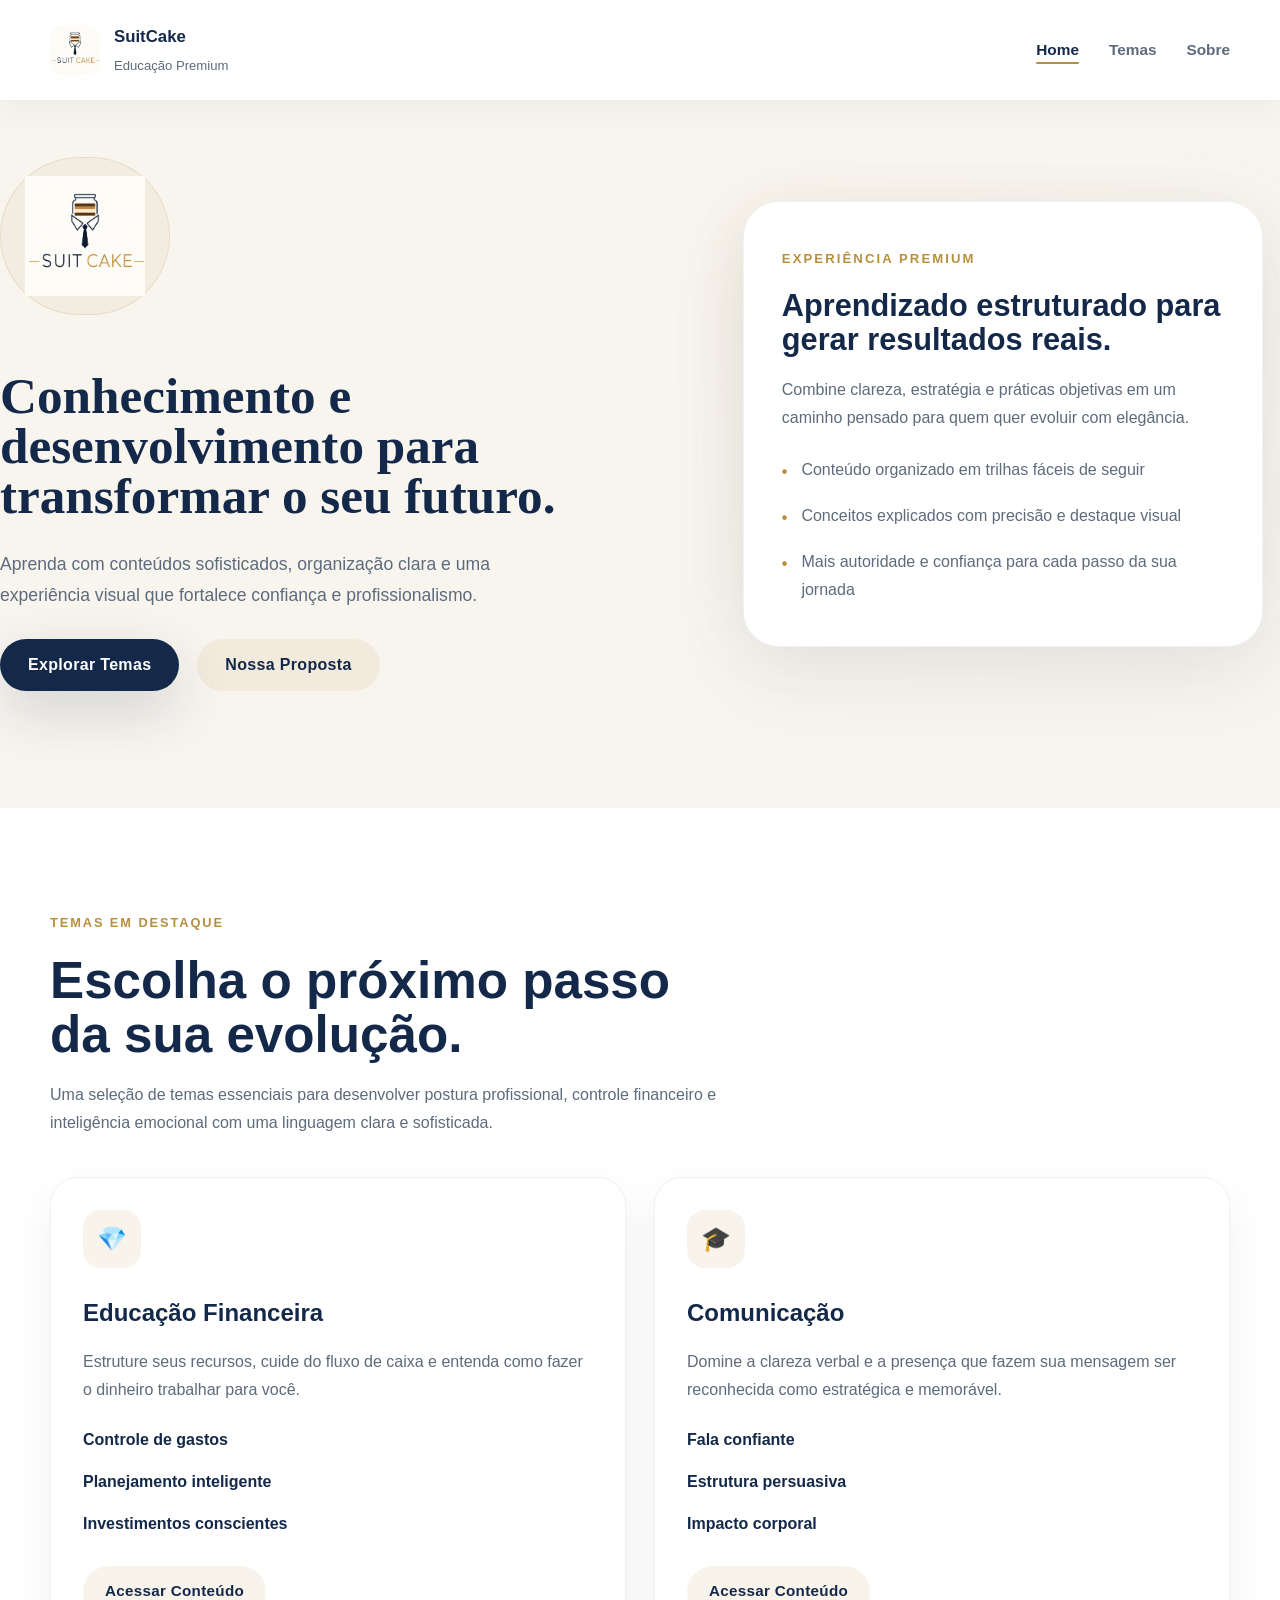
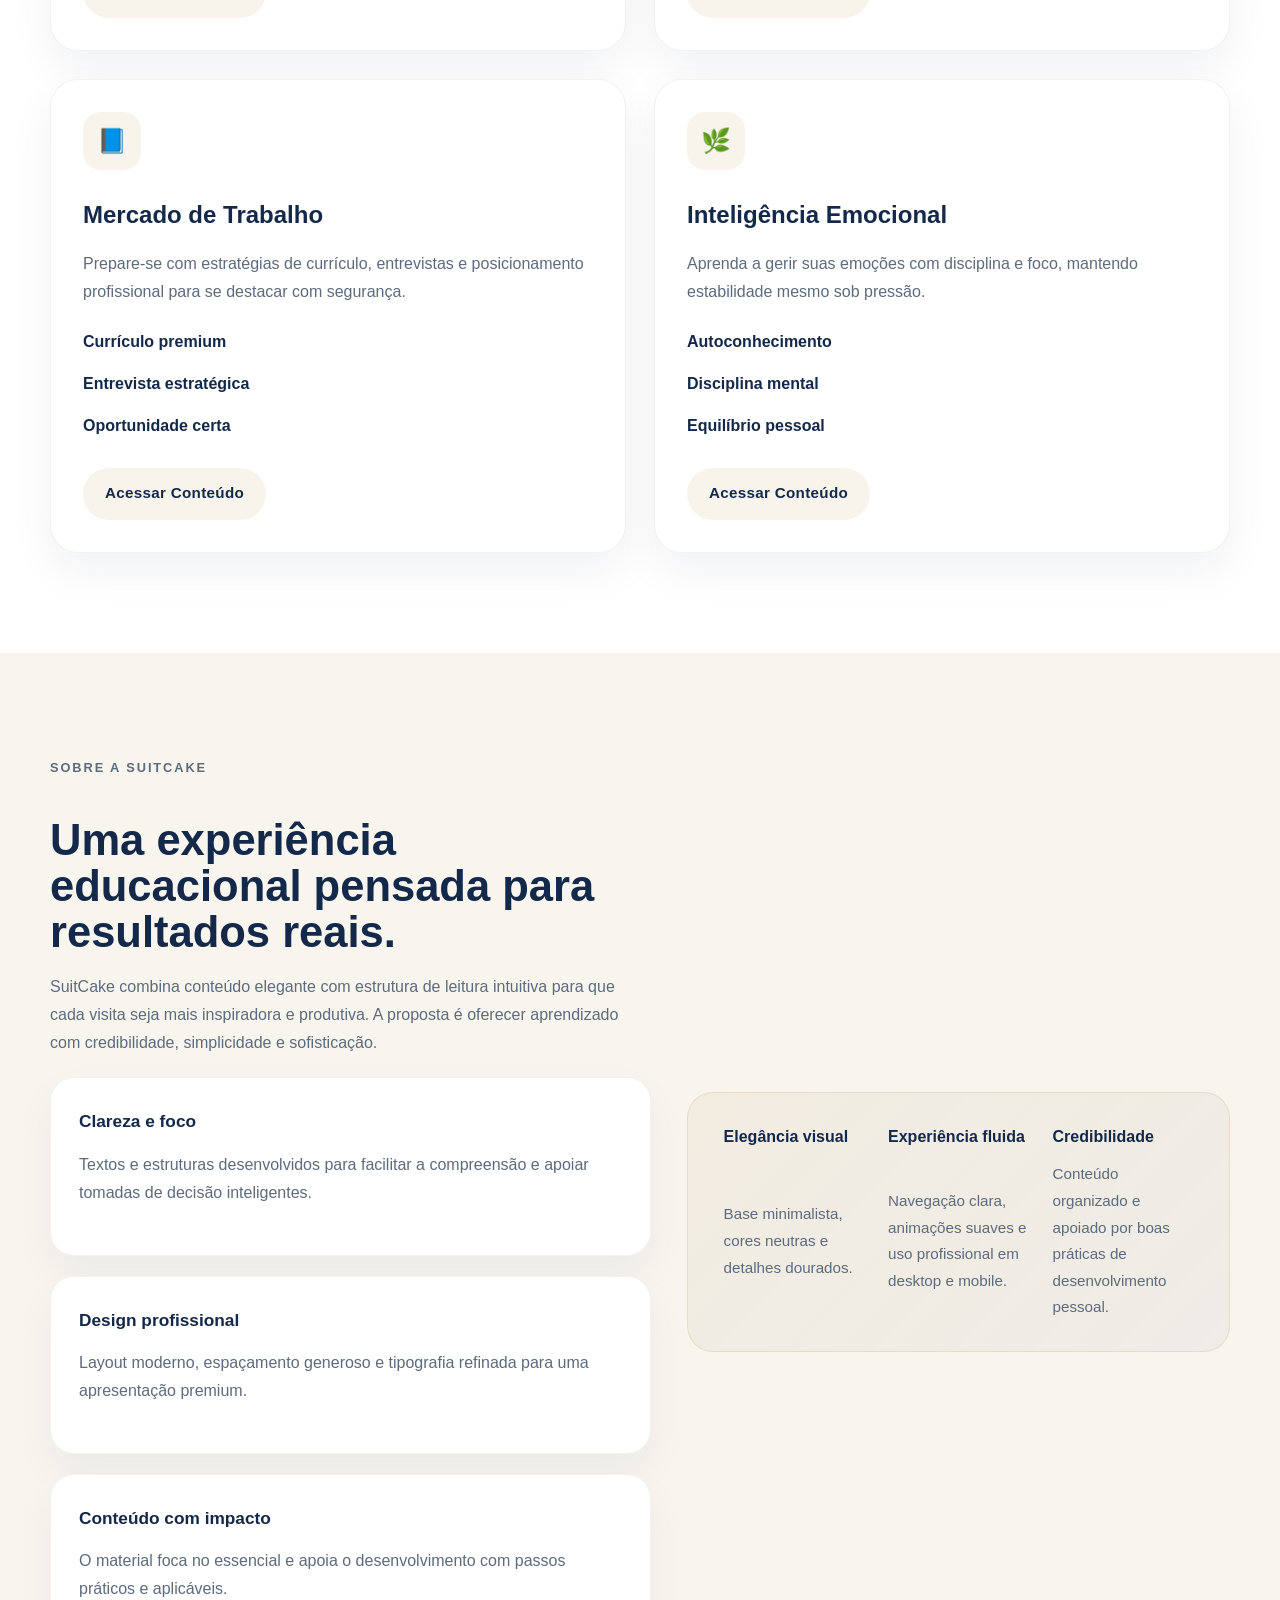
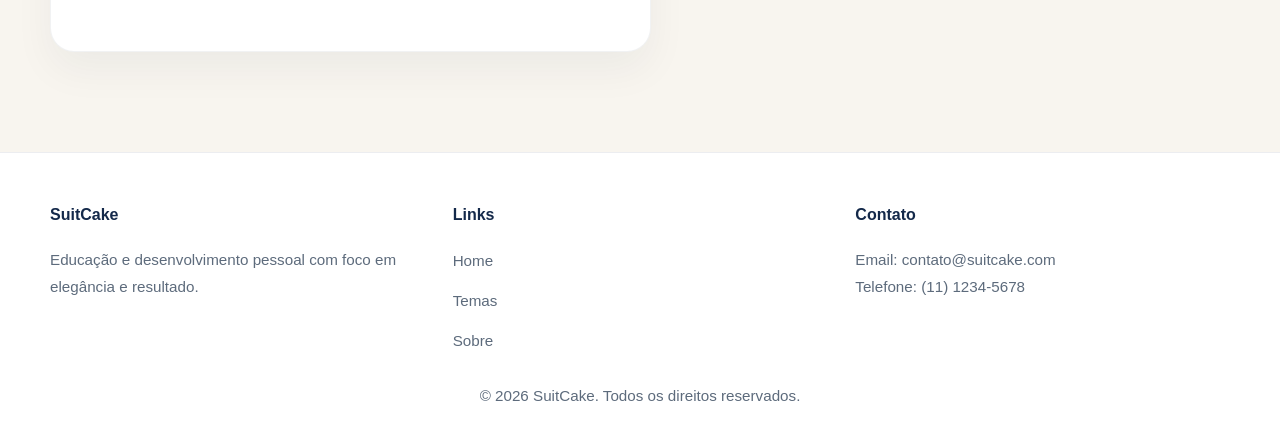
==== index.html @ a3237294 "Add files via upload" ====
﻿<!DOCTYPE html>
<html lang="pt-BR">
<head>
    <meta charset="UTF-8">
    <meta name="viewport" content="width=device-width, initial-scale=1.0">
    <title>SuitCake - Educação e Desenvolvimento Pessoal</title>
    <link rel="stylesheet" href="style.css">
</head>
<body>
    <nav class="navbar">
        <div class="navbar-container">
            <div class="navbar-logo">
                <img src="imagem/logo-suitcake.jpeg" alt="SuitCake Logo" class="logo-image">
                <div class="logo-text">
                    <span class="site-name">SuitCake</span>
                    <span class="site-subtitle">Educação Premium</span>
                </div>
            </div>
            <div class="navbar-menu">
                <a href="index.html" class="nav-link active">Home</a>
                <a href="#temas" class="nav-link">Temas</a>
                <a href="#sobre" class="nav-link">Sobre</a>
            </div>
            <button class="hamburger" type="button" aria-label="Abrir menu">
                <span></span>
            </button>
        </div>
    </nav>

    <main>
        <section class="hero">
            <div class="hero-copy fade-item">
                <div class="hero-logo">
                    <img src="imagem/logo-suitcake.jpeg" alt="SuitCake" class="hero-logo-image">
                </div>
                <h1 class="hero-title">Conhecimento e desenvolvimento para transformar o seu futuro.</h1>
                <p class="hero-description">Aprenda com conteúdos sofisticados, organização clara e uma experiência visual que fortalece confiança e profissionalismo.</p>
                <div class="hero-actions">
                    <a href="#temas" class="btn btn-primary">Explorar Temas</a>
                    <a href="#sobre" class="btn btn-secondary">Nossa Proposta</a>
                </div>
            </div>
            <div class="hero-visual fade-item">
                <div class="hero-card">
                    <span class="hero-label">Experiência premium</span>
                    <h2>Aprendizado estruturado para gerar resultados reais.</h2>
                    <p>Combine clareza, estratégia e práticas objetivas em um caminho pensado para quem quer evoluir com elegância.</p>
                    <ul>
                        <li>Conteúdo organizado em trilhas fáceis de seguir</li>
                        <li>Conceitos explicados com precisão e destaque visual</li>
                        <li>Mais autoridade e confiança para cada passo da sua jornada</li>
                    </ul>
                </div>
            </div>
        </section>

        <section id="temas" class="section section-alt">
            <div class="container">
                <div class="section-header fade-item">
                    <p class="section-label">Temas em destaque</p>
                    <h2 class="section-title">Escolha o próximo passo da sua evolução.</h2>
                    <p class="section-text">Uma seleção de temas essenciais para desenvolver postura profissional, controle financeiro e inteligência emocional com uma linguagem clara e sofisticada.</p>
                </div>

                <div class="theme-grid">
                    <article class="theme-card fade-item">
                        <div class="theme-icon">💎</div>
                        <h3>Educação Financeira</h3>
                        <p>Estruture seus recursos, cuide do fluxo de caixa e entenda como fazer o dinheiro trabalhar para você.</p>
                        <div class="feature-list">
                            <span class="feature">Controle de gastos</span>
                            <span class="feature">Planejamento inteligente</span>
                            <span class="feature">Investimentos conscientes</span>
                        </div>
                        <a href="educacao-financeira.html" class="btn btn-secondary">Acessar Conteúdo</a>
                    </article>
                    <article class="theme-card fade-item">
                        <div class="theme-icon">🎓</div>
                        <h3>Comunicação</h3>
                        <p>Domine a clareza verbal e a presença que fazem sua mensagem ser reconhecida como estratégica e memorável.</p>
                        <div class="feature-list">
                            <span class="feature">Fala confiante</span>
                            <span class="feature">Estrutura persuasiva</span>
                            <span class="feature">Impacto corporal</span>
                        </div>
                        <a href="comunicacao.html" class="btn btn-secondary">Acessar Conteúdo</a>
                    </article>
                    <article class="theme-card fade-item">
                        <div class="theme-icon">📘</div>
                        <h3>Mercado de Trabalho</h3>
                        <p>Prepare-se com estratégias de currículo, entrevistas e posicionamento profissional para se destacar com segurança.</p>
                        <div class="feature-list">
                            <span class="feature">Currículo premium</span>
                            <span class="feature">Entrevista estratégica</span>
                            <span class="feature">Oportunidade certa</span>
                        </div>
                        <a href="mercado-trabalho.html" class="btn btn-secondary">Acessar Conteúdo</a>
                    </article>
                    <article class="theme-card fade-item">
                        <div class="theme-icon">🌿</div>
                        <h3>Inteligência Emocional</h3>
                        <p>Aprenda a gerir suas emoções com disciplina e foco, mantendo estabilidade mesmo sob pressão.</p>
                        <div class="feature-list">
                            <span class="feature">Autoconhecimento</span>
                            <span class="feature">Disciplina mental</span>
                            <span class="feature">Equilíbrio pessoal</span>
                        </div>
                        <a href="inteligencia-emocional.html" class="btn btn-secondary">Acessar Conteúdo</a>
                    </article>
                </div>
            </div>
        </section>

        <section id="sobre" class="section">
            <div class="container">
                <div class="about-grid fade-item">
                    <div class="about-copy">
                        <p class="section-label">Sobre a SuitCake</p>
                        <h2 class="section-title">Uma experiência educacional pensada para resultados reais.</h2>
                        <p class="section-text">SuitCake combina conteúdo elegante com estrutura de leitura intuitiva para que cada visita seja mais inspiradora e produtiva. A proposta é oferecer aprendizado com credibilidade, simplicidade e sofisticação.</p>
                        <div class="info-cards">
                            <div class="info-card">
                                <h4>Clareza e foco</h4>
                                <p>Textos e estruturas desenvolvidos para facilitar a compreensão e apoiar tomadas de decisão inteligentes.</p>
                            </div>
                            <div class="info-card">
                                <h4>Design profissional</h4>
                                <p>Layout moderno, espaçamento generoso e tipografia refinada para uma apresentação premium.</p>
                            </div>
                            <div class="info-card">
                                <h4>Conteúdo com impacto</h4>
                                <p>O material foca no essencial e apoia o desenvolvimento com passos práticos e aplicáveis.</p>
                            </div>
                        </div>
                    </div>
                    <div class="features-bar">
                        <div class="feature-pill">
                            <strong>Elegância visual</strong>
                            <span>Base minimalista, cores neutras e detalhes dourados.</span>
                        </div>
                        <div class="feature-pill">
                            <strong>Experiência fluida</strong>
                            <span>Navegação clara, animações suaves e uso profissional em desktop e mobile.</span>
                        </div>
                        <div class="feature-pill">
                            <strong>Credibilidade</strong>
                            <span>Conteúdo organizado e apoiado por boas práticas de desenvolvimento pessoal.</span>
                        </div>
                    </div>
                </div>
            </div>
        </section>
    </main>

    <footer class="footer">
        <div class="container">
            <div class="footer-content">
                <div class="footer-section">
                    <h4>SuitCake</h4>
                    <p>Educação e desenvolvimento pessoal com foco em elegância e resultado.</p>
                </div>
                <div class="footer-section">
                    <h4>Links</h4>
                    <ul>
                        <li><a href="index.html">Home</a></li>
                        <li><a href="#temas">Temas</a></li>
                        <li><a href="#sobre">Sobre</a></li>
                    </ul>
                </div>
                <div class="footer-section">
                    <h4>Contato</h4>
                    <p>Email: contato@suitcake.com</p>
                    <p>Telefone: (11) 1234-5678</p>
                </div>
            </div>
            <div class="footer-bottom">
                <p>&copy; 2026 SuitCake. Todos os direitos reservados.</p>
            </div>
        </div>
    </footer>

    <script src="script.js"></script>
</body>
</html>
---- style.css ----
﻿:root {
    --bg-base: #f8f5ef;
    --surface: #ffffff;
    --surface-soft: #fbf8f2;
    --text-primary: #172036;
    --text-secondary: #5d6b7c;
    --accent: #14294a;
    --accent-soft: #7184a0;
    --gold: #b78f3d;
    --gold-soft: #f2e4b3;
    --border: rgba(20, 34, 63, 0.12);
    --shadow: 0 28px 80px rgba(20, 34, 63, 0.08);
    --radius: 30px;
    --radius-sm: 18px;
    --spacing-xs: 8px;
    --spacing-sm: 14px;
    --spacing-md: 22px;
    --spacing-lg: 34px;
    --spacing-xl: 56px;
    --font-main: 'Segoe UI', Tahoma, Geneva, Verdana, sans-serif;
    --font-secondary: 'Georgia', 'Times New Roman', serif;
    --transition: 0.35s ease;
}

* {
    margin: 0;
    padding: 0;
    box-sizing: border-box;
}

html {
    scroll-behavior: smooth;
}

body {
    min-height: 100vh;
    font-family: var(--font-main);
    font-size: 16px;
    color: var(--text-primary);
    background: var(--bg-base);
    line-height: 1.75;
    overflow-x: hidden;
}

img {
    max-width: 100%;
    display: block;
}

a {
    color: inherit;
    text-decoration: none;
}

button,
input,
textarea {
    font: inherit;
}

.container {
    width: min(1180px, calc(100% - 48px));
    margin: 0 auto;
}

.section {
    padding: 100px 0;
}

.section-alt {
    background: var(--surface);
}

.section-header {
    max-width: 680px;
    margin-bottom: 40px;
}

.section-label {
    display: inline-flex;
    align-items: center;
    gap: 10px;
    color: var(--gold);
    font-weight: 700;
    text-transform: uppercase;
    letter-spacing: 0.15em;
    font-size: 0.8rem;
}

.section-title {
    font-size: clamp(2.4rem, 4vw, 4rem);
    line-height: 1.06;
    margin-top: 18px;
    margin-bottom: 18px;
    color: var(--accent);
}

.section-text {
    color: var(--text-secondary);
    font-size: 1rem;
}

.navbar {
    position: fixed;
    inset: 0 0 auto 0;
    z-index: 1000;
    background: rgba(255, 255, 255, 0.96);
    backdrop-filter: blur(18px);
    border-bottom: 1px solid rgba(20, 34, 63, 0.08);
    box-shadow: 0 10px 32px rgba(20, 34, 63, 0.04);
}

.navbar.scrolled {
    box-shadow: 0 20px 50px rgba(20, 34, 63, 0.12);
}

.navbar-container {
    display: flex;
    align-items: center;
    justify-content: space-between;
    padding: 22px 0;
    width: min(1180px, calc(100% - 48px));
    margin: 0 auto;
}

.navbar-logo {
    display: flex;
    align-items: center;
    gap: 14px;
}

.logo-image {
    width: 50px;
    height: 50px;
    object-fit: contain;
    border-radius: 12px;
}

.logo-mark {
    width: 52px;
    height: 52px;
    display: inline-flex;
    align-items: center;
    justify-content: center;
    border-radius: 18px;
    background: var(--surface);
    box-shadow: 0 18px 45px rgba(20, 34, 63, 0.08);
    border: 1px solid rgba(183, 143, 61, 0.18);
}

.logo-mark svg {
    width: 26px;
    height: 26px;
    color: var(--gold);
}

.logo-text {
    display: flex;
    flex-direction: column;
    gap: 4px;
}

.logo-text .site-name {
    font-size: 1.05rem;
    font-weight: 700;
    color: var(--accent);
}

.logo-text .site-subtitle {
    font-size: 0.82rem;
    color: var(--text-secondary);
}

.navbar-menu {
    display: flex;
    align-items: center;
    gap: 30px;
}

.nav-link {
    position: relative;
    color: var(--text-secondary);
    font-size: 0.96rem;
    font-weight: 600;
    transition: color var(--transition);
}

.nav-link:hover,
.nav-link.active {
    color: var(--accent);
}

.nav-link::after {
    content: '';
    position: absolute;
    inset: auto 0 0 0;
    height: 2px;
    border-radius: 999px;
    background: var(--gold);
    width: 0;
    transform-origin: left;
    transition: width var(--transition);
}

.nav-link:hover::after,
.nav-link.active::after {
    width: 100%;
}

.hamburger {
    display: none;
    width: 42px;
    height: 42px;
    border-radius: 14px;
    background: rgba(20, 34, 63, 0.06);
    border: 1px solid rgba(20, 34, 63, 0.08);
    align-items: center;
    justify-content: center;
    cursor: pointer;
}

.hamburger span,
.hamburger span::before,
.hamburger span::after {
    content: '';
    display: block;
    width: 18px;
    height: 2px;
    border-radius: 999px;
    background: var(--accent);
    transition: transform var(--transition), opacity var(--transition);
}

.hamburger span::before {
    transform: translateY(-6px);
}

.hamburger span::after {
    transform: translateY(6px);
}

.hamburger.active span {
    transform: rotate(45deg);
}

.hamburger.active span::before {
    transform: rotate(90deg);
}

.hamburger.active span::after {
    opacity: 0;
}

.navbar-menu.open {
    display: flex;
    flex-direction: column;
    gap: 18px;
    padding: 22px;
    position: absolute;
    top: 100%;
    right: 24px;
    left: 24px;
    background: rgba(255, 255, 255, 0.98);
    border: 1px solid rgba(20, 34, 63, 0.08);
    border-radius: 24px;
    box-shadow: 0 28px 80px rgba(20, 34, 63, 0.1);
}

.hero {
    display: grid;
    grid-template-columns: 1.1fr 0.9fr;
    align-items: center;
    min-height: calc(100vh - 92px);
    padding: 120px 0 80px;
    gap: 48px;
}

.hero-copy {
    max-width: 640px;
    display: flex;
    flex-direction: column;
    gap: 28px;
}

.hero-logo {
    display: inline-flex;
    align-items: center;
    gap: 16px;
    padding: 18px 24px;
    border-radius: 999px;
    background: rgba(183, 143, 61, 0.08);
    border: 1px solid rgba(183, 143, 61, 0.18);
    width: fit-content;
}

.hero-logo .hero-mark {
    width: 40px;
    height: 40px;
}

.hero-logo {
    display: inline-flex;
    align-items: center;
    justify-content: center;
    margin-bottom: 28px;
}

.hero-logo-image {
    width: 120px;
    height: 120px;
    object-fit: contain;
    animation: float 3s ease-in-out infinite;
}

@keyframes float {
    0%, 100% {
        transform: translateY(0);
    }
    50% {
        transform: translateY(-10px);
    }
}

.hero-title {
    font-family: var(--font-secondary);
    font-size: clamp(2.8rem, 4vw, 4.4rem);
    line-height: 0.98;
    color: var(--accent);
}

.hero-description {
    color: var(--text-secondary);
    font-size: 1.1rem;
    max-width: 560px;
}

.hero-actions {
    display: flex;
    flex-wrap: wrap;
    gap: 18px;
}

.hero-visual {
    position: relative;
    min-height: 420px;
    display: flex;
    align-items: center;
    justify-content: center;
}

.hero-visual::before {
    content: '';
    position: absolute;
    inset: 0;
    margin: auto;
    width: 100%;
    height: 100%;
    max-width: 520px;
    max-height: 420px;
    border-radius: 40px;
    background: linear-gradient(135deg, rgba(183, 143, 61, 0.12), rgba(20, 34, 63, 0.03));
    filter: blur(34px);
    z-index: 0;
}

.hero-card {
    position: relative;
    z-index: 1;
    width: 100%;
    max-width: 520px;
    background: var(--surface);
    border: 1px solid rgba(20, 34, 63, 0.06);
    border-radius: 36px;
    padding: 42px 38px;
    box-shadow: var(--shadow);
}

.hero-card .hero-label {
    display: inline-flex;
    align-items: center;
    gap: 10px;
    color: var(--gold);
    font-size: 0.82rem;
    font-weight: 700;
    text-transform: uppercase;
    letter-spacing: 0.16em;
    margin-bottom: 18px;
}

.hero-card h2 {
    font-size: clamp(1.8rem, 2.4vw, 2.6rem);
    line-height: 1.12;
    margin-bottom: 18px;
    color: var(--accent);
}

.hero-card p {
    color: var(--text-secondary);
    margin-bottom: 24px;
}

.hero-card ul {
    list-style: none;
    display: grid;
    gap: 16px;
}

.hero-card li {
    display: flex;
    align-items: flex-start;
    gap: 14px;
    color: var(--text-secondary);
}

.hero-card li::before {
    content: '•';
    color: var(--gold);
    font-weight: 700;
    margin-top: 2px;
}

.btn {
    display: inline-flex;
    align-items: center;
    justify-content: center;
    min-height: 52px;
    padding: 0 28px;
    border-radius: 999px;
    border: none;
    cursor: pointer;
    transition: transform var(--transition), background-color var(--transition), color var(--transition), box-shadow var(--transition);
    font-weight: 700;
    letter-spacing: 0.02em;
}

.btn-primary {
    background: var(--accent);
    color: #ffffff;
    box-shadow: 0 20px 55px rgba(20, 34, 63, 0.16);
}

.btn-secondary {
    background: rgba(183, 143, 61, 0.1);
    color: var(--accent);
}

.btn:hover {
    transform: translateY(-2px);
}

.theme-grid {
    display: grid;
    grid-template-columns: repeat(2, minmax(0, 1fr));
    gap: 28px;
}

.theme-card {
    background: var(--surface);
    border: 1px solid rgba(20, 34, 63, 0.06);
    border-radius: 28px;
    padding: 32px;
    box-shadow: 0 18px 45px rgba(20, 34, 63, 0.06);
    transition: transform var(--transition), box-shadow var(--transition), border-color var(--transition);
}

.theme-card:hover {
    transform: translateY(-8px);
    box-shadow: 0 24px 70px rgba(20, 34, 63, 0.12);
    border-color: rgba(20, 34, 63, 0.12);
}

.theme-icon {
    width: 58px;
    height: 58px;
    border-radius: 18px;
    display: grid;
    place-items: center;
    margin-bottom: 24px;
    background: rgba(183, 143, 61, 0.1);
    color: var(--gold);
    font-size: 1.5rem;
}

.theme-card h3 {
    font-size: 1.5rem;
    margin-bottom: 14px;
    color: var(--accent);
}

.theme-card p {
    color: var(--text-secondary);
    margin-bottom: 22px;
}

.theme-card .feature-list {
    display: grid;
    gap: 14px;
    margin-bottom: 28px;
}

.theme-card .feature {
    display: inline-flex;
    align-items: center;
    gap: 10px;
    color: var(--accent);
    font-weight: 600;
}

.theme-card .btn-secondary {
    padding: 12px 22px;
    font-size: 0.95rem;
}

.about-grid {
    display: grid;
    grid-template-columns: 1.05fr 0.95fr;
    gap: 36px;
    align-items: center;
}

.about-copy h2 {
    font-size: clamp(2.2rem, 3.4vw, 3.4rem);
    margin-bottom: 18px;
    color: var(--accent);
}

.about-copy p {
    color: var(--text-secondary);
    margin-bottom: 20px;
}

.info-cards {
    display: grid;
    gap: 20px;
}

.info-card {
    padding: 28px;
    border-radius: 24px;
    background: var(--surface);
    border: 1px solid rgba(20, 34, 63, 0.06);
    box-shadow: 0 18px 40px rgba(20, 34, 63, 0.05);
}

.info-card h4 {
    font-size: 1.08rem;
    margin-bottom: 14px;
    color: var(--accent);
}

.info-card p {
    color: var(--text-secondary);
}

.features-bar {
    padding: 30px 36px;
    background: linear-gradient(135deg, rgba(183, 143, 61, 0.08), rgba(20, 34, 63, 0.04));
    border-radius: 26px;
    border: 1px solid rgba(183, 143, 61, 0.18);
    display: grid;
    grid-template-columns: repeat(3, minmax(0, 1fr));
    gap: 24px;
    margin-top: 40px;
}

.feature-pill {
    display: grid;
    gap: 10px;
}

.feature-pill strong {
    display: block;
    color: var(--accent);
    font-size: 1rem;
}

.feature-pill span {
    color: var(--text-secondary);
    font-size: 0.95rem;
}

.footer {
    background: var(--surface);
    border-top: 1px solid rgba(20, 34, 63, 0.08);
    padding: 48px 0 28px;
}

.footer-content {
    display: grid;
    grid-template-columns: repeat(3, minmax(0, 1fr));
    gap: 28px;
    margin-bottom: 28px;
}

.footer-section h4 {
    font-size: 1rem;
    margin-bottom: 18px;
    color: var(--accent);
}

.footer-section p,
.footer-section li a {
    color: var(--text-secondary);
    font-size: 0.95rem;
}

.footer-section ul {
    list-style: none;
    display: grid;
    gap: 12px;
}

.footer-bottom {
    text-align: center;
    color: var(--text-secondary);
    font-size: 0.95rem;
}

.tema-header {
    position: relative;
    padding: 100px 0 80px;
    background: var(--surface);
    overflow: hidden;
}

.tema-header-content {
    width: min(920px, calc(100% - 48px));
    margin: 0 auto;
    padding: 0 24px;
}

.tema-breadcrumb {
    color: var(--gold);
    font-size: 0.85rem;
    letter-spacing: 0.1em;
    text-transform: uppercase;
    margin-bottom: 20px;
}

.tema-title {
    font-family: var(--font-secondary);
    font-size: clamp(2.4rem, 4vw, 3.4rem);
    line-height: 1.02;
    color: var(--accent);
    margin-bottom: 18px;
}

.tema-subtitle {
    color: var(--text-secondary);
    font-size: 1.05rem;
    max-width: 760px;
}

.tema-content {
    padding: 100px 0 140px;
}

.content-grid {
    display: grid;
    grid-template-columns: 1.1fr 0.9fr;
    gap: 32px;
    align-items: start;
}

.content-copy {
    display: grid;
    gap: 28px;
}

.content-copy h2 {
    font-size: clamp(2rem, 3vw, 2.6rem);
    color: var(--accent);
}

.content-copy p,
.content-copy li {
    color: var(--text-secondary);
    line-height: 1.9;
}

.content-aside {
    display: grid;
    gap: 22px;
}

.highlight-box {
    padding: 28px;
    border-radius: 26px;
    background: rgba(183, 143, 61, 0.1);
    border: 1px solid rgba(183, 143, 61, 0.18);
}

.highlight-box h3 {
    font-size: 1.05rem;
    margin-bottom: 14px;
    color: var(--accent);
}

.highlight-box p {
    color: var(--text-secondary);
}

.module-block {
    display: grid;
    gap: 24px;
    margin-top: 48px;
}

.module-card {
    background: var(--surface);
    border: 1px solid rgba(20, 34, 63, 0.08);
    border-radius: 28px;
    padding: 30px;
    box-shadow: 0 18px 45px rgba(20, 34, 63, 0.05);
}

.module-card h3 {
    margin-bottom: 16px;
    color: var(--accent);
    font-size: 1.4rem;
}

.module-card h4 {
    font-size: 1rem;
    margin-bottom: 12px;
    color: var(--accent);
}

.module-card ul {
    list-style: none;
    display: grid;
    gap: 14px;
    margin: 18px 0;
}

.module-card li {
    display: flex;
    align-items: flex-start;
    gap: 12px;
    color: var(--text-secondary);
}

.module-card li::before {
    content: '•';
    color: var(--gold);
    margin-top: 2px;
}

.roadmap {
    margin-top: 56px;
    display: grid;
    gap: 24px;
}

.roadmap h3 {
    font-size: clamp(1.9rem, 2.6vw, 2.4rem);
    margin-bottom: 18px;
    color: var(--accent);
}

.steps-grid {
    display: grid;
    grid-template-columns: repeat(4, minmax(0, 1fr));
    gap: 20px;
}

.step-card {
    background: var(--surface);
    border-radius: 24px;
    border: 1px solid rgba(20, 34, 63, 0.08);
    padding: 24px;
    box-shadow: 0 18px 40px rgba(20, 34, 63, 0.05);
}

.step-number {
    display: inline-flex;
    align-items: center;
    justify-content: center;
    width: 42px;
    height: 42px;
    border-radius: 14px;
    background: rgba(183, 143, 61, 0.12);
    color: var(--gold);
    font-weight: 700;
    margin-bottom: 16px;
}

.step-card h4 {
    margin-bottom: 10px;
    color: var(--accent);
}

.step-card p {
    color: var(--text-secondary);
    line-height: 1.85;
}

.cta-final {
    margin-top: 64px;
    padding: 38px;
    background: rgba(20, 34, 63, 0.04);
    border-radius: 30px;
    display: grid;
    gap: 18px;
}

.cta-final h3 {
    font-size: 1.8rem;
    color: var(--accent);
}

.cta-final p {
    color: var(--text-secondary);
}

.fade-item {
    opacity: 0;
    transform: translateY(24px);
    transition: opacity 0.8s ease, transform 0.8s ease;
}

.fade-item.visible {
    opacity: 1;
    transform: translateY(0);
}

@media (max-width: 1000px) {
    .hero {
        grid-template-columns: 1fr;
        padding-top: 110px;
    }

    .hero-visual {
        order: -1;
        min-height: 360px;
    }

    .about-grid,
    .content-grid {
        grid-template-columns: 1fr;
    }

    .features-bar {
        grid-template-columns: 1fr;
    }

    .theme-grid {
        grid-template-columns: 1fr;
    }

    .footer-content {
        grid-template-columns: 1fr;
    }
}

@media (max-width: 720px) {
    .navbar-container {
        gap: 18px;
    }

    .navbar-menu {
        display: none;
    }

    .hamburger {
        display: flex;
    }

    .hero {
        padding-top: 90px;
    }

    .hero-card {
        padding: 28px;
    }

    .hero-actions {
        flex-direction: column;
    }

    .section {
        padding: 70px 0;
    }

    .theme-card,
    .info-card,
    .module-card,
    .step-card,
    .highlight-box {
        padding: 26px;
        border-radius: 24px;
    }

    .steps-grid {
        grid-template-columns: 1fr 1fr;
    }
}

@media (max-width: 560px) {
    .steps-grid {
        grid-template-columns: 1fr;
    }

    .navbar-container {
        padding: 18px 0;
    }

    .navbar-menu.open {
        left: 16px;
        right: 16px;
    }

    .techniques-grid,
    .pillars-grid,
    .presence-items,
    .path-timeline {
        grid-template-columns: 1fr;
    }

    .structure-steps {
        flex-direction: column;
    }
}

/* ========================
   PÁGINA DE COMUNICAÇÃO
   ======================== */

.intro-section {
    margin: 60px 0;
}

.intro-card {
    padding: 40px;
    background: rgba(183, 143, 61, 0.08);
    border-radius: 28px;
    border: 1px solid rgba(183, 143, 61, 0.18);
}

.intro-text {
    color: var(--text-secondary);
    font-size: 1.05rem;
    margin-bottom: 18px;
    line-height: 1.9;
}

.intro-highlight {
    font-size: 1.2rem;
    color: var(--accent);
    font-weight: 600;
    line-height: 1.8;
}

.modules-section {
    display: grid;
    gap: 48px;
    margin: 80px 0;
}

.module-card {
    background: var(--surface);
    border: 1px solid rgba(20, 34, 63, 0.06);
    border-radius: 28px;
    padding: 48px;
    box-shadow: 0 18px 45px rgba(20, 34, 63, 0.05);
    transition: transform var(--transition), box-shadow var(--transition);
}

.module-card:hover {
    transform: translateY(-4px);
    box-shadow: 0 24px 70px rgba(20, 34, 63, 0.12);
}

.module-header {
    margin-bottom: 40px;
    padding-bottom: 28px;
    border-bottom: 2px solid rgba(183, 143, 61, 0.2);
    position: relative;
}

.module-number {
    display: inline-block;
    font-size: 3rem;
    font-weight: 700;
    color: rgba(183, 143, 61, 0.3);
    margin-bottom: 12px;
}

.module-title {
    font-size: 2rem;
    color: var(--accent);
    margin-bottom: 8px;
}

.module-subtitle {
    color: var(--gold);
    font-size: 0.95rem;
    font-weight: 600;
    text-transform: uppercase;
    letter-spacing: 0.1em;
}

.module-body {
    display: grid;
    gap: 28px;
}

.module-body h3 {
    font-size: 1.3rem;
    color: var(--accent);
    margin-top: 20px;
    margin-bottom: 18px;
}

.module-body p {
    color: var(--text-secondary);
    line-height: 1.9;
}

.module-intro {
    font-size: 1.05rem;
    color: var(--text-secondary);
    padding: 20px 0;
}

.highlight-tip {
    padding: 24px 28px;
    background: linear-gradient(135deg, rgba(183, 143, 61, 0.12), rgba(20, 34, 63, 0.04));
    border-left: 4px solid var(--gold);
    border-radius: 12px;
    margin: 24px 0;
}

.highlight-tip strong {
    display: block;
    color: var(--gold);
    font-size: 1rem;
    margin-bottom: 8px;
}

.highlight-tip p {
    color: var(--text-secondary);
    margin: 0;
}

.techniques-grid {
    display: grid;
    grid-template-columns: repeat(2, minmax(0, 1fr));
    gap: 20px;
    margin: 24px 0;
}

.technique-card {
    padding: 24px;
    background: var(--surface-soft);
    border: 1px solid rgba(20, 34, 63, 0.08);
    border-radius: 18px;
    text-align: center;
    transition: transform var(--transition), box-shadow var(--transition);
}

.technique-card:hover {
    transform: translateY(-4px);
    box-shadow: 0 16px 40px rgba(20, 34, 63, 0.1);
}

.technique-icon {
    display: block;
    font-size: 2rem;
    margin-bottom: 12px;
}

.technique-card h4 {
    color: var(--accent);
    margin-bottom: 8px;
    font-size: 1rem;
}

.technique-card p {
    color: var(--text-secondary);
    font-size: 0.95rem;
}

.practice-box {
    padding: 28px;
    background: rgba(183, 143, 61, 0.08);
    border-radius: 18px;
    border: 1px solid rgba(183, 143, 61, 0.18);
    margin-top: 28px;
}

.practice-box h4 {
    color: var(--accent);
    margin-bottom: 12px;
    font-size: 1.05rem;
}

.practice-box p {
    color: var(--text-secondary);
    line-height: 1.85;
}

.pillars-grid {
    display: grid;
    grid-template-columns: repeat(3, minmax(0, 1fr));
    gap: 18px;
    margin: 24px 0;
}

.pillar-item {
    padding: 24px;
    background: var(--surface-soft);
    border-radius: 16px;
    border: 1px solid rgba(20, 34, 63, 0.08);
    position: relative;
    padding-left: 60px;
}

.pillar-number {
    position: absolute;
    left: 18px;
    top: 18px;
    width: 36px;
    height: 36px;
    display: grid;
    place-items: center;
    border-radius: 50%;
    background: rgba(183, 143, 61, 0.2);
    color: var(--gold);
    font-weight: 700;
}

.pillar-item strong {
    display: block;
    color: var(--accent);
    margin-bottom: 8px;
}

.pillar-item p {
    color: var(--text-secondary);
    font-size: 0.95rem;
}

.structure-box {
    padding: 32px;
    background: linear-gradient(135deg, rgba(183, 143, 61, 0.08), rgba(20, 34, 63, 0.04));
    border-radius: 20px;
    border: 1px solid rgba(183, 143, 61, 0.18);
    margin-top: 28px;
}

.structure-box h4 {
    color: var(--accent);
    margin-bottom: 24px;
    font-size: 1.1rem;
}

.structure-steps {
    display: flex;
    gap: 16px;
    justify-content: space-between;
}

.step {
    flex: 1;
    text-align: center;
    position: relative;
}

.step:not(:last-child)::after {
    content: '→';
    position: absolute;
    right: -16px;
    top: 12px;
    color: var(--gold);
    font-size: 1.5rem;
    font-weight: bold;
}

.step-num {
    display: block;
    width: 42px;
    height: 42px;
    margin: 0 auto 12px;
    border-radius: 50%;
    background: rgba(183, 143, 61, 0.15);
    color: var(--gold);
    display: grid;
    place-items: center;
    font-weight: 700;
}

.step strong {
    display: block;
    color: var(--accent);
    margin-bottom: 8px;
}

.step p {
    color: var(--text-secondary);
    font-size: 0.9rem;
}

.presence-items {
    display: grid;
    grid-template-columns: repeat(2, minmax(0, 1fr));
    gap: 20px;
    margin: 24px 0;
}

.presence-card {
    padding: 28px;
    background: var(--surface-soft);
    border: 1px solid rgba(20, 34, 63, 0.08);
    border-radius: 18px;
}

.presence-card h4 {
    color: var(--accent);
    margin-bottom: 12px;
    font-size: 1.05rem;
}

.presence-card p {
    color: var(--text-secondary);
    line-height: 1.8;
}

.warning-box {
    padding: 28px;
    background: rgba(239, 68, 68, 0.06);
    border-left: 4px solid #ef4444;
    border-radius: 12px;
    margin-top: 28px;
}

.warning-box h4 {
    color: var(--accent);
    margin-bottom: 16px;
}

.warning-box ul {
    list-style: none;
    display: grid;
    gap: 12px;
}

.warning-box li {
    display: flex;
    align-items: flex-start;
    gap: 12px;
    color: var(--text-secondary);
}

.warning-box li::before {
    content: '✗';
    color: #ef4444;
    font-weight: 700;
    flex-shrink: 0;
}

.learning-path {
    margin-top: 80px;
    padding-top: 60px;
    border-top: 2px solid rgba(20, 34, 63, 0.08);
}

.learning-path h2 {
    font-size: clamp(1.8rem, 2.4vw, 2.4rem);
    color: var(--accent);
    margin-bottom: 48px;
    text-align: center;
}

.path-timeline {
    display: grid;
    grid-template-columns: repeat(4, minmax(0, 1fr));
    gap: 24px;
}

.timeline-item {
    padding: 32px 24px;
    background: var(--surface);
    border: 2px solid rgba(183, 143, 61, 0.2);
    border-radius: 20px;
    text-align: center;
    position: relative;
    transition: all var(--transition);
}

.timeline-item:hover {
    border-color: var(--gold);
    box-shadow: 0 20px 50px rgba(183, 143, 61, 0.12);
}

.timeline-week {
    display: inline-block;
    padding: 8px 16px;
    background: rgba(183, 143, 61, 0.12);
    color: var(--gold);
    border-radius: 20px;
    font-size: 0.85rem;
    font-weight: 700;
    text-transform: uppercase;
    letter-spacing: 0.1em;
    margin-bottom: 16px;
}

.timeline-item h4 {
    color: var(--accent);
    margin-bottom: 12px;
    font-size: 1.1rem;
}

.timeline-item p {
    color: var(--text-secondary);
    font-size: 0.95rem;
    line-height: 1.8;
}

@media (max-width: 1000px) {
    .techniques-grid,
    .pillars-grid,
    .presence-items {
        grid-template-columns: 1fr;
    }

    .path-timeline {
        grid-template-columns: repeat(2, minmax(0, 1fr));
    }

    .module-card {
        padding: 32px;
    }
}

@media (max-width: 720px) {
    .path-timeline {
        grid-template-columns: 1fr;
    }

    .structure-steps {
        flex-direction: column;
    }

    .step:not(:last-child)::after {
        display: none;
    }

    .module-card {
        padding: 24px;
    }

    .intro-card {
        padding: 24px;
    }
}

/* ==================== EDUCAÇÃO FINANCEIRA STYLES ==================== */

/* Intro Section */
.intro-section {
    margin: 60px 0;
    padding: 0;
}

.intro-card {
    padding: 40px;
    background: var(--surface);
    border: 2px solid rgba(183, 143, 61, 0.15);
    border-radius: 24px;
    margin-bottom: 48px;
}

.intro-card h2 {
    font-size: clamp(1.8rem, 2.4vw, 2.4rem);
    color: var(--accent);
    margin-bottom: 16px;
    line-height: 1.3;
}

.intro-card p {
    color: var(--text-secondary);
    font-size: 1.05rem;
    line-height: 1.9;
}

.intro-stats {
    display: grid;
    grid-template-columns: repeat(3, minmax(0, 1fr));
    gap: 20px;
    margin-top: 32px;
}

.stat-box {
    display: flex;
    flex-direction: column;
    align-items: center;
    padding: 24px;
    background: var(--surface-soft);
    border: 1px solid rgba(20, 34, 63, 0.08);
    border-radius: 18px;
    text-align: center;
    transition: all var(--transition);
}

.stat-box:hover {
    background: var(--surface);
    border-color: var(--gold);
    box-shadow: 0 12px 32px rgba(183, 143, 61, 0.1);
}

.stat-icon {
    font-size: 2.4rem;
    margin-bottom: 12px;
    display: block;
}

.stat-box strong {
    display: block;
    color: var(--accent);
    font-size: 1.2rem;
    margin-bottom: 4px;
}

.stat-box p {
    color: var(--text-secondary);
    font-size: 0.95rem;
}

/* Modules Section */
.modules-section {
    margin: 80px 0;
}

.modules-section > h2 {
    font-size: clamp(1.8rem, 2.4vw, 2.4rem);
    color: var(--accent);
    margin-bottom: 48px;
    text-align: center;
}

/* Income Grid */
.income-grid {
    display: grid;
    grid-template-columns: repeat(2, minmax(0, 1fr));
    gap: 28px;
    margin: 24px 0;
}

.income-card {
    padding: 32px;
    background: var(--surface);
    border: 2px solid rgba(20, 34, 63, 0.1);
    border-radius: 20px;
    border-left: 5px solid var(--gold);
    transition: all var(--transition);
}

.income-card:hover {
    box-shadow: 0 20px 50px rgba(183, 143, 61, 0.12);
    transform: translateY(-2px);
}

.income-active {
    border-left-color: #10b981;
}

.income-passive {
    border-left-color: #f59e0b;
}

.income-card h3 {
    color: var(--accent);
    margin-bottom: 20px;
    font-size: 1.2rem;
}

.income-card ul {
    list-style: none;
    display: grid;
    gap: 12px;
}

.income-card li {
    display: flex;
    align-items: flex-start;
    gap: 12px;
    color: var(--text-secondary);
}

.income-card li::before {
    content: '→';
    color: var(--gold);
    font-weight: 700;
    flex-shrink: 0;
}

/* Rule 50/30/20 */
.rule-box {
    padding: 40px;
    background: linear-gradient(135deg, rgba(183, 143, 61, 0.08), rgba(20, 34, 63, 0.02));
    border: 2px solid rgba(183, 143, 61, 0.15);
    border-radius: 24px;
    margin: 40px 0;
}

.rule-box h3 {
    color: var(--accent);
    margin-bottom: 32px;
    font-size: 1.3rem;
    text-align: center;
}

.rule-breakdown {
    display: grid;
    grid-template-columns: repeat(3, minmax(0, 1fr));
    gap: 24px;
}

.rule-item {
    text-align: center;
    padding: 28px;
    background: var(--surface);
    border-radius: 18px;
    border: 1px solid rgba(20, 34, 63, 0.08);
}

.rule-percent {
    display: block;
    font-size: 3rem;
    font-weight: 900;
    color: var(--gold);
    margin-bottom: 12px;
    line-height: 1;
}

.rule-label {
    display: block;
    color: var(--accent);
    font-size: 1.1rem;
    font-weight: 600;
    margin-bottom: 16px;
}

.rule-description {
    color: var(--text-secondary);
    font-size: 0.95rem;
    line-height: 1.7;
}

/* Tools Section */
.tools-section {
    margin: 40px 0;
}

.tools-grid {
    display: grid;
    grid-template-columns: repeat(3, minmax(0, 1fr));
    gap: 20px;
    margin-top: 24px;
}

.tool-item {
    padding: 24px;
    background: var(--surface-soft);
    border: 1px solid rgba(20, 34, 63, 0.08);
    border-radius: 16px;
    text-align: center;
    transition: all var(--transition);
}

.tool-item:hover {
    background: var(--surface);
    border-color: var(--gold);
    box-shadow: 0 12px 32px rgba(183, 143, 61, 0.08);
}

.tool-icon {
    font-size: 2rem;
    margin-bottom: 12px;
    display: block;
}

.tool-item strong {
    display: block;
    color: var(--accent);
    font-size: 1rem;
}

/* Mindset Grid */
.mindset-grid {
    display: grid;
    grid-template-columns: repeat(4, minmax(0, 1fr));
    gap: 20px;
    margin: 32px 0;
}

.mindset-card {
    padding: 28px;
    background: var(--surface);
    border: 2px solid rgba(20, 34, 63, 0.08);
    border-radius: 18px;
    text-align: center;
    transition: all var(--transition);
}

.mindset-card:hover {
    border-color: var(--gold);
    box-shadow: 0 16px 40px rgba(183, 143, 61, 0.12);
    transform: translateY(-3px);
}

.mindset-emoji {
    font-size: 2.8rem;
    display: block;
    margin-bottom: 16px;
}

.mindset-card h4 {
    color: var(--accent);
    font-size: 1.05rem;
    margin-bottom: 12px;
    min-height: 2.4em;
    display: flex;
    align-items: center;
    justify-content: center;
}

.mindset-card p {
    color: var(--text-secondary);
    font-size: 0.9rem;
    line-height: 1.7;
}

/* Highlight Insight */
.highlight-insight {
    padding: 28px;
    background: linear-gradient(135deg, rgba(183, 143, 61, 0.12), rgba(20, 34, 63, 0.04));
    border-left: 5px solid var(--gold);
    border-radius: 12px;
    margin: 32px 0;
    display: flex;
    align-items: flex-start;
    gap: 20px;
}

.insight-icon {
    font-size: 1.8rem;
    flex-shrink: 0;
    margin-top: 4px;
}

.highlight-insight p {
    color: var(--text-secondary);
    margin: 0;
    line-height: 1.8;
}

.highlight-insight strong {
    color: var(--accent);
    display: inline;
}

/* Investment Ladder */
.investment-ladder {
    margin: 48px 0;
}

.investment-ladder h3 {
    color: var(--accent);
    font-size: 1.3rem;
    margin-bottom: 32px;
}

.ladder-step {
    display: flex;
    align-items: center;
    gap: 24px;
    padding: 28px;
    background: var(--surface);
    border: 2px solid rgba(20, 34, 63, 0.1);
    border-radius: 18px;
    margin-bottom: 20px;
    transition: all var(--transition);
    position: relative;
}

.ladder-step:hover {
    border-color: var(--gold);
    box-shadow: 0 16px 40px rgba(183, 143, 61, 0.1);
}

.ladder-step:not(:last-child)::after {
    content: '↓';
    position: absolute;
    bottom: -28px;
    left: 50%;
    transform: translateX(-50%);
    color: var(--gold);
    font-size: 1.8rem;
    font-weight: bold;
}

.step-indicator {
    display: flex;
    align-items: center;
    justify-content: center;
    width: 60px;
    height: 60px;
    min-width: 60px;
    background: rgba(183, 143, 61, 0.15);
    color: var(--gold);
    border-radius: 50%;
    font-weight: 800;
    font-size: 1.6rem;
    border: 2px solid rgba(183, 143, 61, 0.3);
}

.ladder-step h4 {
    color: var(--accent);
    font-size: 1.15rem;
    margin-bottom: 8px;
}

.ladder-step p {
    color: var(--text-secondary);
    margin: 0;
}

.risk-badge {
    display: inline-block;
    padding: 6px 14px;
    border-radius: 20px;
    font-size: 0.8rem;
    font-weight: 700;
    text-transform: uppercase;
    letter-spacing: 0.08em;
    margin-top: 12px;
    margin-left: 16px;
}

.risk-low {
    background: rgba(16, 185, 129, 0.15);
    color: #10b981;
}

.risk-medium {
    background: rgba(245, 158, 11, 0.15);
    color: #f59e0b;
}

.risk-high {
    background: rgba(239, 68, 68, 0.15);
    color: #ef4444;
}

/* Success Tip */
.success-tip {
    padding: 24px 28px;
    background: linear-gradient(135deg, rgba(16, 185, 129, 0.08), rgba(20, 34, 63, 0.02));
    border-left: 4px solid #10b981;
    border-radius: 12px;
    margin: 28px 0;
}

.success-tip strong {
    display: block;
    color: #10b981;
    font-size: 1rem;
    margin-bottom: 8px;
}

.success-tip p {
    color: var(--text-secondary);
    margin: 0;
}

/* eBook Section */
.ebook-section {
    margin: 80px 0;
}

.ebook-card {
    display: grid;
    grid-template-columns: 1.05fr 0.95fr;
    gap: 36px;
    align-items: center;
    padding: 42px;
    background: var(--surface);
    border: 1px solid rgba(20, 34, 63, 0.08);
    border-radius: 28px;
    box-shadow: 0 18px 45px rgba(20, 34, 63, 0.07);
    transition: transform var(--transition), box-shadow var(--transition), border-color var(--transition);
}

.ebook-card:hover {
    transform: translateY(-4px);
    box-shadow: 0 24px 72px rgba(20, 34, 63, 0.12);
    border-color: rgba(20, 34, 63, 0.12);
}

.ebook-content {
    display: flex;
    flex-direction: column;
    gap: 24px;
}

.ebook-title {
    color: var(--accent);
    font-family: var(--font-secondary);
    font-size: clamp(1.9rem, 2.2vw, 2.2rem);
    line-height: 1.1;
    margin: 0;
}

.ebook-description {
    color: var(--text-secondary);
    font-size: 1.05rem;
    line-height: 1.8;
    max-width: 640px;
}

.ebook-actions {
    display: flex;
    flex-wrap: wrap;
    gap: 16px;
}

.ebook-header {
    display: flex;
    align-items: center;
    gap: 16px;
}

.ebook-icon {
    font-size: 3rem;
    display: block;
    flex-shrink: 0;
}

.ebook-header h3 {
    color: var(--accent);
    font-size: 1.4rem;
    margin: 0;
}

.ebook-features {
    list-style: none;
    display: grid;
    gap: 12px;
}

.ebook-features li {
    display: flex;
    align-items: center;
    gap: 12px;
    color: var(--text-secondary);
}

.ebook-features li::before {
    content: '✓';
    color: var(--gold);
    font-weight: 800;
    font-size: 1.2rem;
}

.btn-ebook {
    display: inline-block;
    padding: 16px 36px;
    background: var(--gold);
    color: var(--accent);
    border: none;
    border-radius: 16px;
    font-size: 1rem;
    font-weight: 700;
    cursor: pointer;
    transition: all var(--transition);
    text-decoration: none;
    width: fit-content;
    text-align: center;
    box-shadow: 0 8px 24px rgba(183, 143, 61, 0.2);
}

.btn-ebook:hover {
    background: linear-gradient(135deg, var(--gold), #a67f2f);
    box-shadow: 0 12px 32px rgba(183, 143, 61, 0.3);
    transform: translateY(-2px);
}

.ebook-visual {
    display: grid;
    place-items: center;
}

.ebook-mockup {
    width: 100%;
    max-width: 300px;
    aspect-ratio: 3/4;
    background: linear-gradient(135deg, rgba(183, 143, 61, 0.2), rgba(20, 34, 63, 0.08));
    background-size: cover;
    background-position: center;
    background-repeat: no-repeat;
    border-radius: 20px;
    border: 2px solid rgba(183, 143, 61, 0.2);
    display: flex;
    align-items: center;
    justify-content: center;
    font-size: 4rem;
    color: rgba(183, 143, 61, 0.3);
}

.ebook-cover-financeiro {
    background-image: url("imagem/capa-financeiro.png");
}

.ebook-cover-comunicacao {
    background-image: url("imagem/capa-comunicação.png");
}

/* Footer Logo */
.footer-logo {
    width: 40px;
    height: 40px;
    object-fit: contain;
    margin-bottom: 20px;
}

/* Responsive - Educação Financeira */
@media (max-width: 1000px) {
    .intro-stats {
        grid-template-columns: 1fr;
    }

    .income-grid {
        grid-template-columns: 1fr;
    }

    .rule-breakdown {
        grid-template-columns: 1fr;
    }

    .tools-grid {
        grid-template-columns: repeat(2, minmax(0, 1fr));
    }

    .mindset-grid {
        grid-template-columns: repeat(2, minmax(0, 1fr));
    }

    .ebook-card {
        grid-template-columns: 1fr;
        gap: 32px;
        padding: 32px;
    }

    .intro-card {
        padding: 32px;
    }

    .rule-box {
        padding: 32px;
    }
}

@media (max-width: 720px) {
    .intro-stats {
        grid-template-columns: 1fr;
    }

    .tools-grid {
        grid-template-columns: 1fr;
    }

    .mindset-grid {
        grid-template-columns: 1fr;
    }

    .ladder-step {
        flex-direction: column;
        align-items: flex-start;
        gap: 16px;
    }

    .ladder-step:not(:last-child)::after {
        display: none;
    }

    .risk-badge {
        margin-left: 0;
    }

    .ebook-card {
        grid-template-columns: 1fr;
        gap: 24px;
        padding: 24px;
    }

    .intro-card {
        padding: 24px;
    }

    .rule-box {
        padding: 24px;
    }

    .highlight-insight {
        flex-direction: column;
        gap: 12px;
    }

    .ebook-mockup {
        max-width: 200px;
        font-size: 3rem;
    }
}
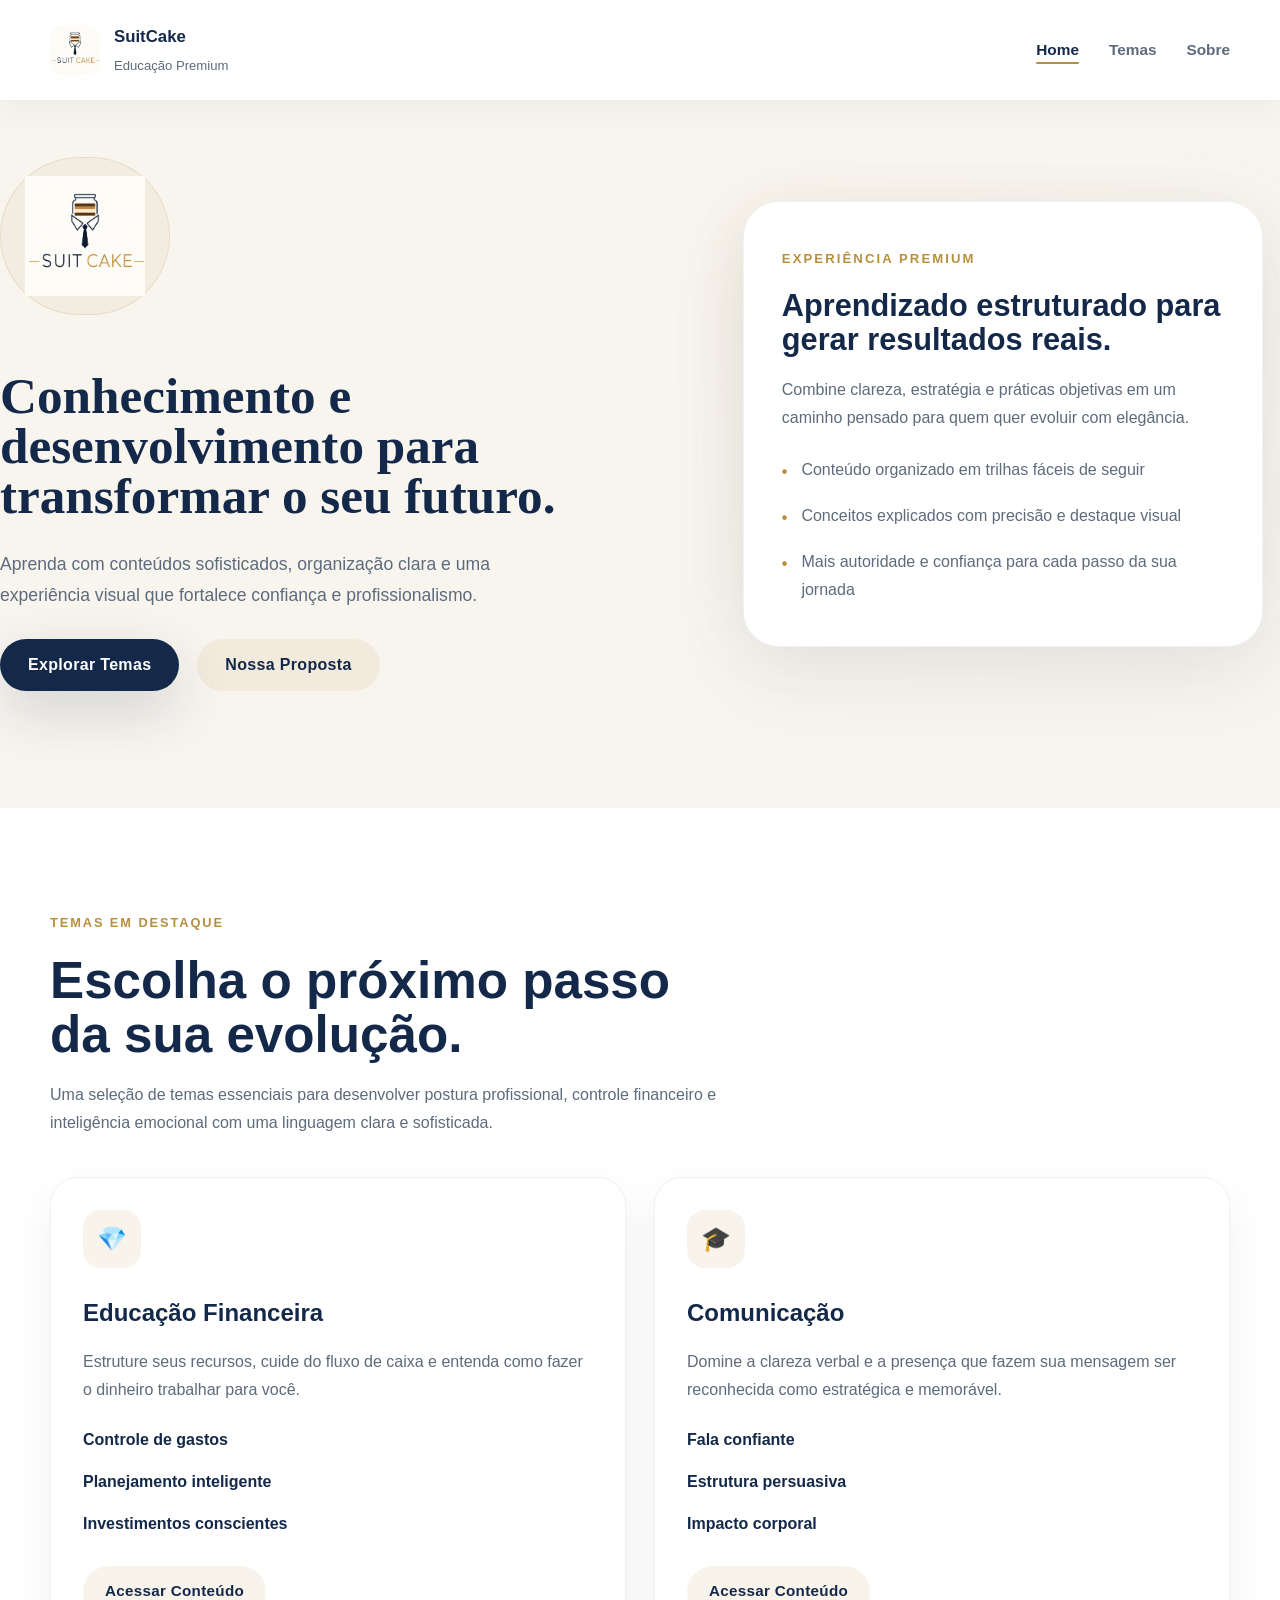
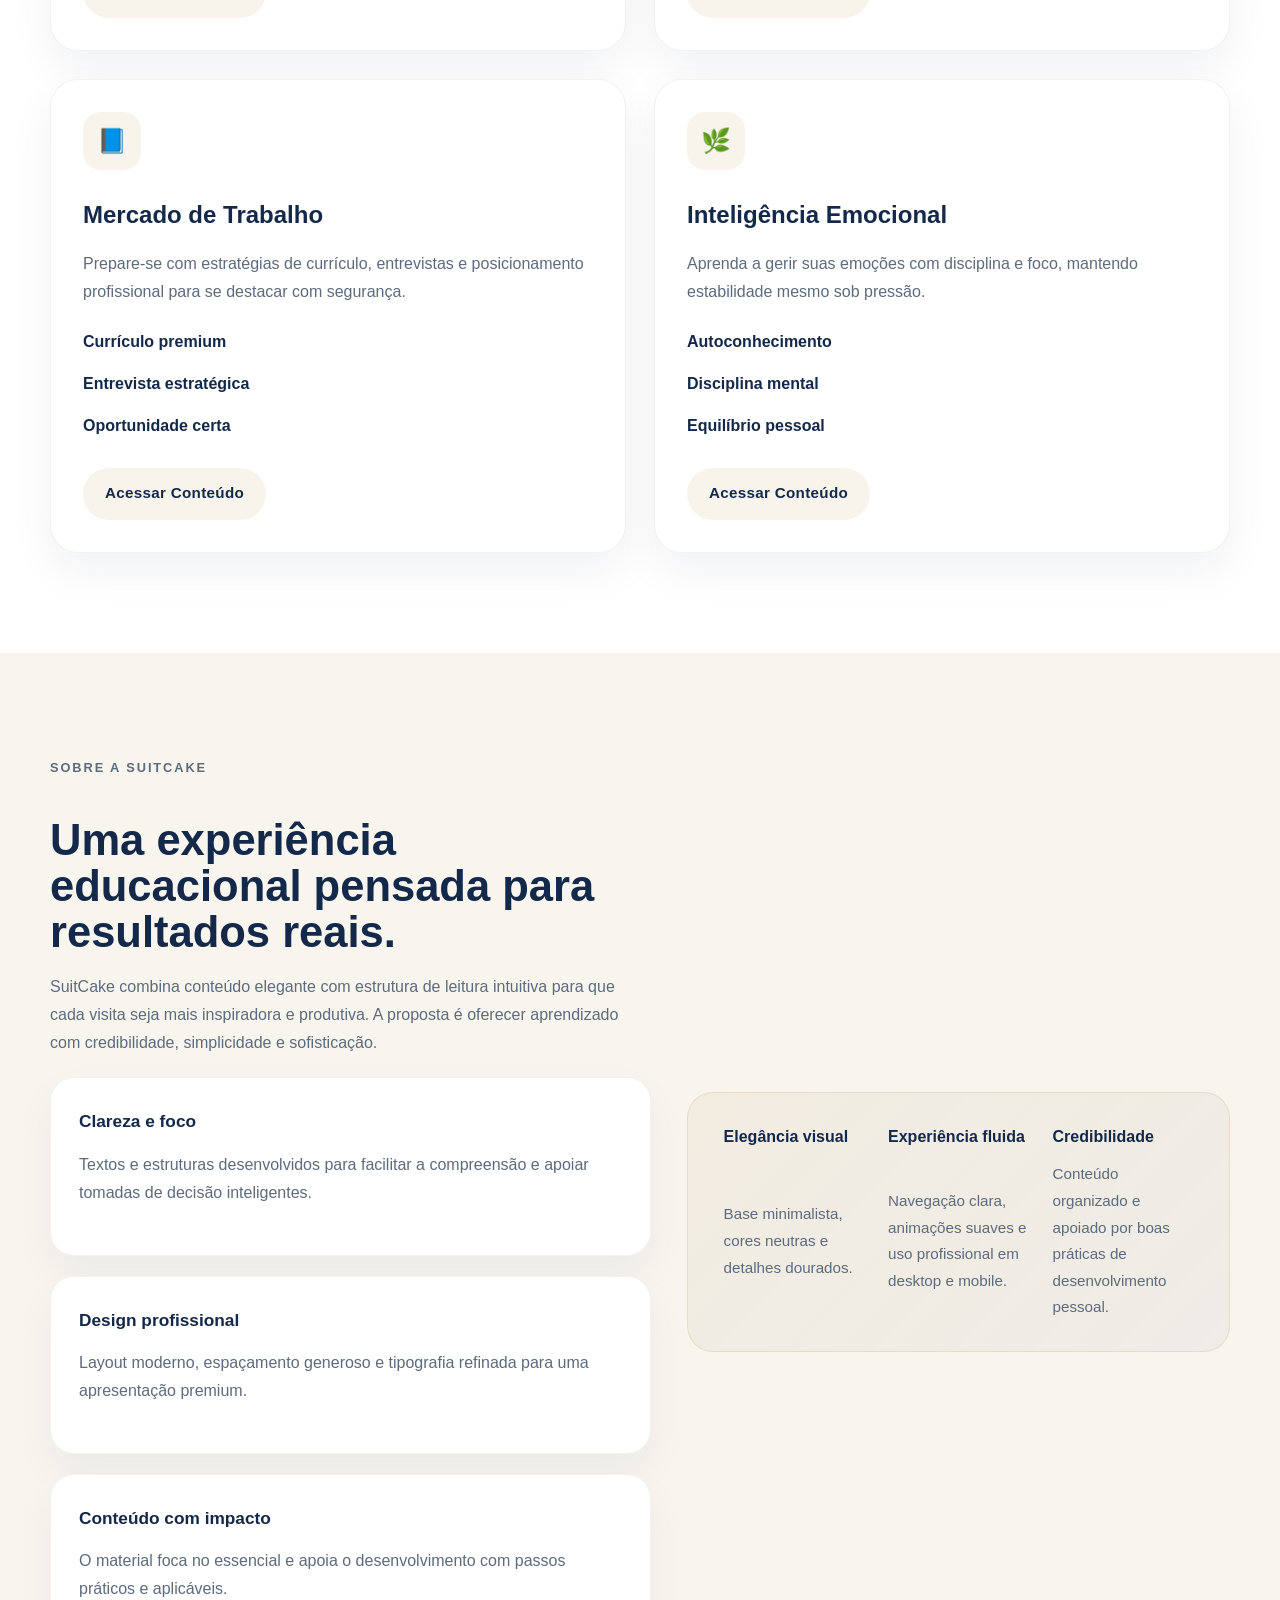
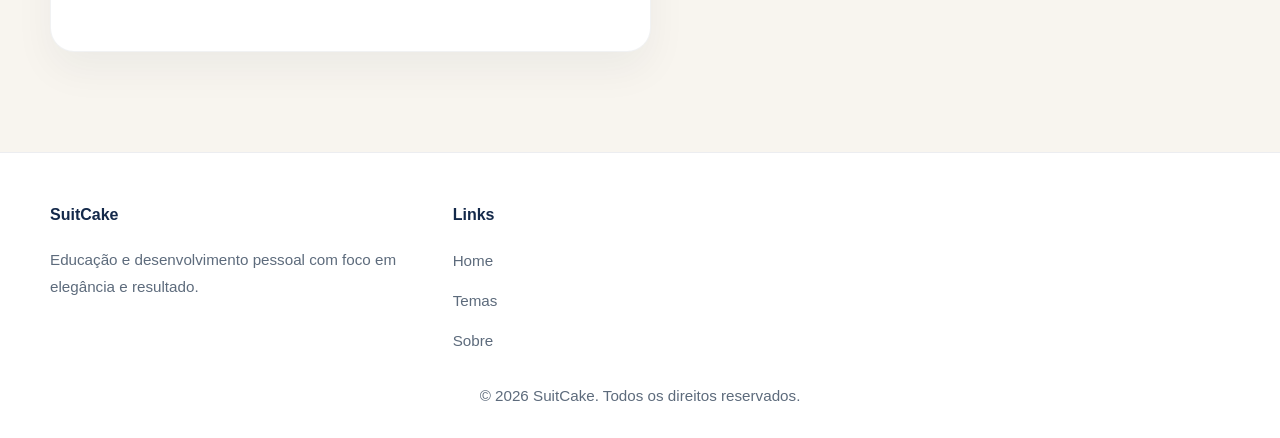
==== commit f9607fef: "Add files via upload" ====
--- a/index.html
+++ b/index.html
@@ -167,11 +167,6 @@
                         <li><a href="#sobre">Sobre</a></li>
                     </ul>
                 </div>
-                <div class="footer-section">
-                    <h4>Contato</h4>
-                    <p>Email: contato@suitcake.com</p>
-                    <p>Telefone: (11) 1234-5678</p>
-                </div>
             </div>
             <div class="footer-bottom">
                 <p>&copy; 2026 SuitCake. Todos os direitos reservados.</p>
